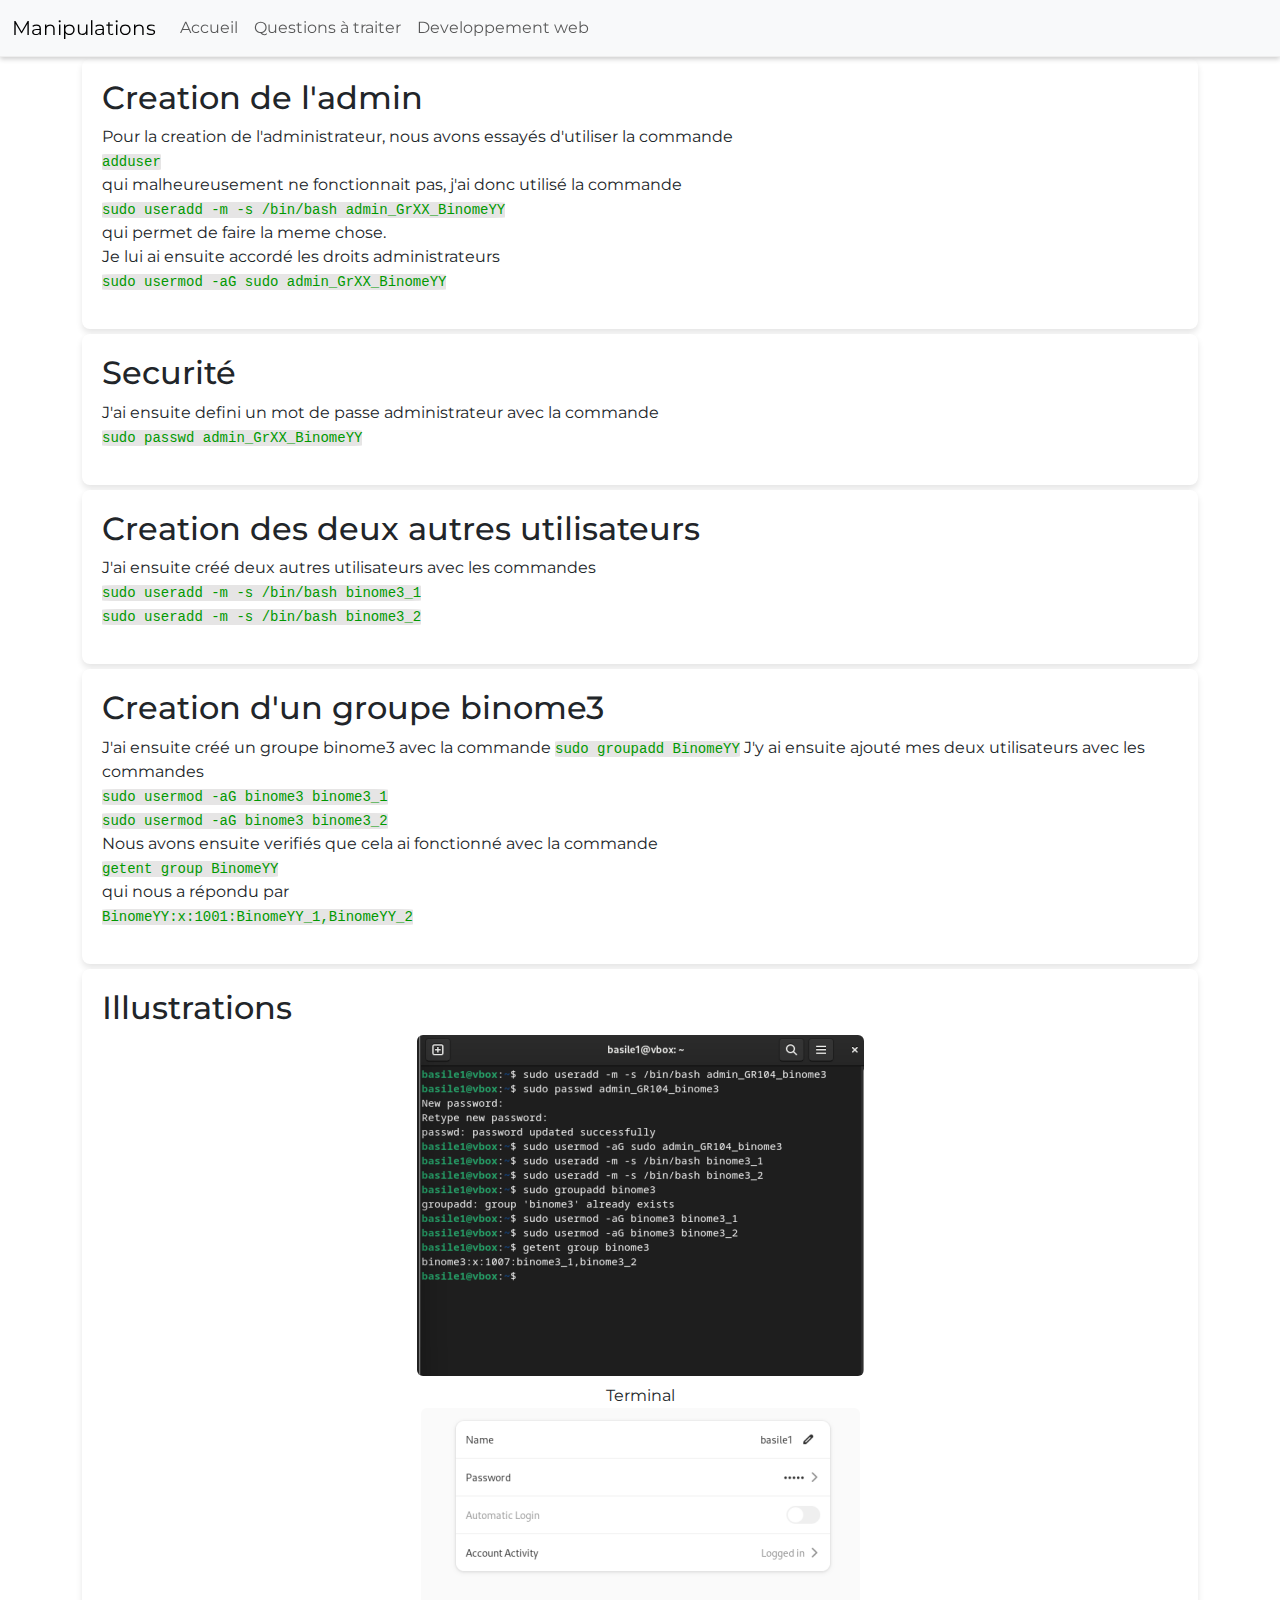
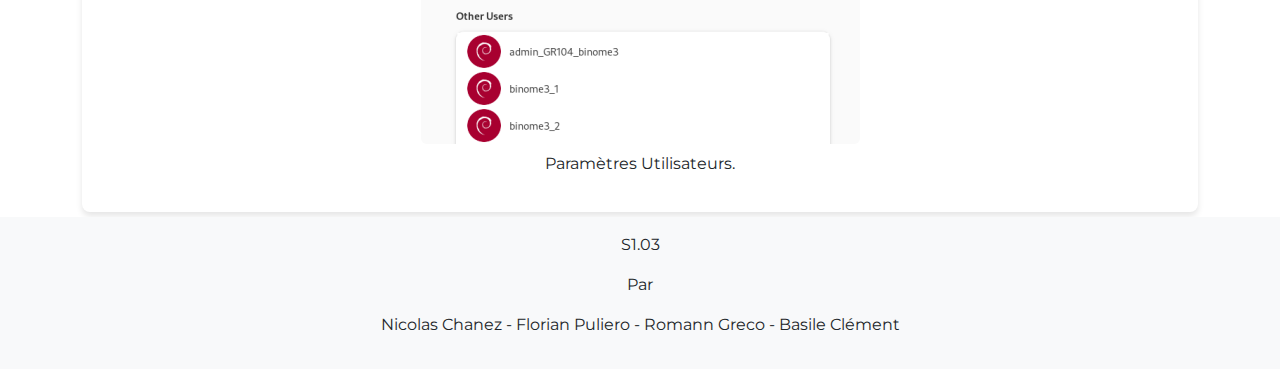
==== manip.html @ 68684d62 "Add files via upload" ====
<!DOCTYPE html>
<html lang="fr">
    <head>
        <meta charset="UTF-8">
        <meta name="viewport" content="width=device-width, initial-scale=1.0"><title>Installation Machine Virtuelle</title>
    
        <!-- Lien vers la feuille de style Bootstrap -->
        <link rel="stylesheet" href="https://cdn.jsdelivr.net/npm/bootstrap@5.2.3/dist/css/bootstrap.min.css">
    
        <!-- Pré-connexion aux serveurs Google Fonts pour améliorer le temps de chargement -->
        <link rel="preconnect" href="https://fonts.googleapis.com">
        <link rel="preconnect" href="https://fonts.gstatic.com" crossorigin>
    
        <!-- Importation de la police Montserrat -->
        <link href="https://fonts.googleapis.com/css2?family=Montserrat:wght@400;700&display=swap" rel="stylesheet">
    
        <!-- Lien vers la feuille de style css -->
        <link rel="stylesheet" href="assets/style.css">
    </head>
<body>
    <nav class="navbar navbar-expand-lg bg-body-tertiary">
        <div class="container-fluid">
            <a class="navbar-brand" href="#">Manipulations</a>
            <button class="navbar-toggler" type="button" data-bs-toggle="collapse" data-bs-target="#navbarSupportedContent" aria-controls="navbarSupportedContent" aria-expanded="false" aria-label="Toggle navigation">
                <span class="navbar-toggler-icon"></span>
            </button>
            <div class="collapse navbar-collapse" id="navbarSupportedContent">
                <ul class="navbar-nav me-auto mb-2 mb-lg-0">
                    <li class="nav-item">
                        <a class="nav-link" href="index.html">Accueil</a>
                    </li>
                    <li class="nav-item">
                        <a class="nav-link" href="questions.html">Questions à traiter</a>
                    </li>
                   
                    <li class="nav-item">
                        <a class="nav-link" href="web.html">Developpement web</a>
                    </li>
                   
                    
                </ul>
            </div>
        </div>
    </nav>

    <div class="container mt-4">
        <section>
            <h2>Creation de l'admin</h2>
            <article>
                <p>Pour la creation de l'administrateur, nous avons essayés d'utiliser
                    la commande 
                    <br>
                    <code>adduser</code>
                    <br>
                    qui malheureusement ne fonctionnait pas, 
                    j'ai donc utilisé la commande 
                    <br>
                    <code>sudo useradd -m -s /bin/bash admin_GrXX_BinomeYY</code>
                    <br>
                    qui permet de faire la meme chose.
                    <br>
                    Je lui ai ensuite accordé les droits administrateurs
                     <br>
                     <code>sudo usermod -aG sudo admin_GrXX_BinomeYY</code>
                     <br>
                </p>
            </article>
        </section>
        <section>
            <h2>Securité</h2>
            <article>
                <p>J'ai ensuite defini un mot de passe administrateur avec la commande 
                    <br>
                    <code>sudo passwd admin_GrXX_BinomeYY</code>
                    <br>
                </p>
            </article>
        </section>
        <section>
            <h2>Creation des deux autres utilisateurs</h2>
            <article>
                <p>J'ai ensuite créé deux autres utilisateurs avec les commandes
                    <br> 
                    <code>sudo useradd -m -s /bin/bash binome3_1</code>  
                    <br>
                    <code>sudo useradd -m -s /bin/bash binome3_2</code>
                </p>
            </article>
        </section>
        <section>
            <h2>Creation d'un groupe binome3</h2>
            <article>
                <p>J'ai ensuite créé un groupe binome3 avec la commande
                    <code>sudo groupadd BinomeYY</code>  
                    J'y ai ensuite ajouté mes deux utilisateurs avec les commandes
                    <br>
                    <code>sudo usermod -aG binome3 binome3_1  </code>
                    <br>
                    <code>sudo usermod -aG binome3 binome3_2  </code>
                    <br>
                    Nous avons ensuite verifiés que cela ai fonctionné avec la commande
                    <br>
                    <code>getent group BinomeYY</code>
                    <br>
                    qui nous a répondu par
                    <br>
                    <code>BinomeYY:x:1001:BinomeYY_1,BinomeYY_2</code>
                    <br>
                </p>
            </article>
        </section>
        <section>
            <h2>Illustrations</h2>
            <figure class="text-center">
                <img src="assets/image/code.png" class="img-fluid rounded" alt="Illustration Machine Virtuelle">
                <figcaption class="mt-2">Terminal</figcaption>

                <img src="assets/image/users.png" class="img-fluid rounded" alt="Illustration Machine Virtuelle">
                <figcaption class="mt-2">Paramètres Utilisateurs.</figcaption>
            </figure>
        </section>


      
    </div>
    <footer class="bg-light text-center py-3">
        <p>S1.03</p>
        <p>Par</p>
        <p>Nicolas Chanez - Florian Puliero - Romann Greco - Basile Clément</p>
    </footer>

    <script src="https://cdn.jsdelivr.net/npm/bootstrap@5.2.3/dist/js/bootstrap.bundle.min.js"></script>
</body>
</html>
---- assets/style.css ----
body {
    font-family: 'Montserrat', sans-serif;

}

footer { 
    width: 100%;

    bottom: 0; 
}

.navbar {
    border-bottom: 1px solid rgb(238, 238, 238);
    
    position: fixed; 
    top: 0;
    left: 0;
    width: 100%;
    background-color: #ffffff;
    z-index: 1000;
    box-shadow: 0 2px 5px rgba(0, 0, 0, 0.2);
}

.navbar-toggler {
    border: 1px solid rgb(238, 238, 238); 
}

img {
    max-width: 100%;
    height: auto;
}

.container > section {
    background-color: #ffffff; 
    border: #b4b4b4;
    border-radius: 8px;     
    box-shadow: 0 4px 6px rgba(0, 0, 0, 0.1);   padding: 20px;  
    margin-bottom: 5px;
    margin-top: 5px;
  
}
.container{
    padding-top: 30px;
}   
code{
    color: rgb(1, 153, 1) ;
    background-color: rgb(230, 229, 229);
    border-radius: 5%;
}
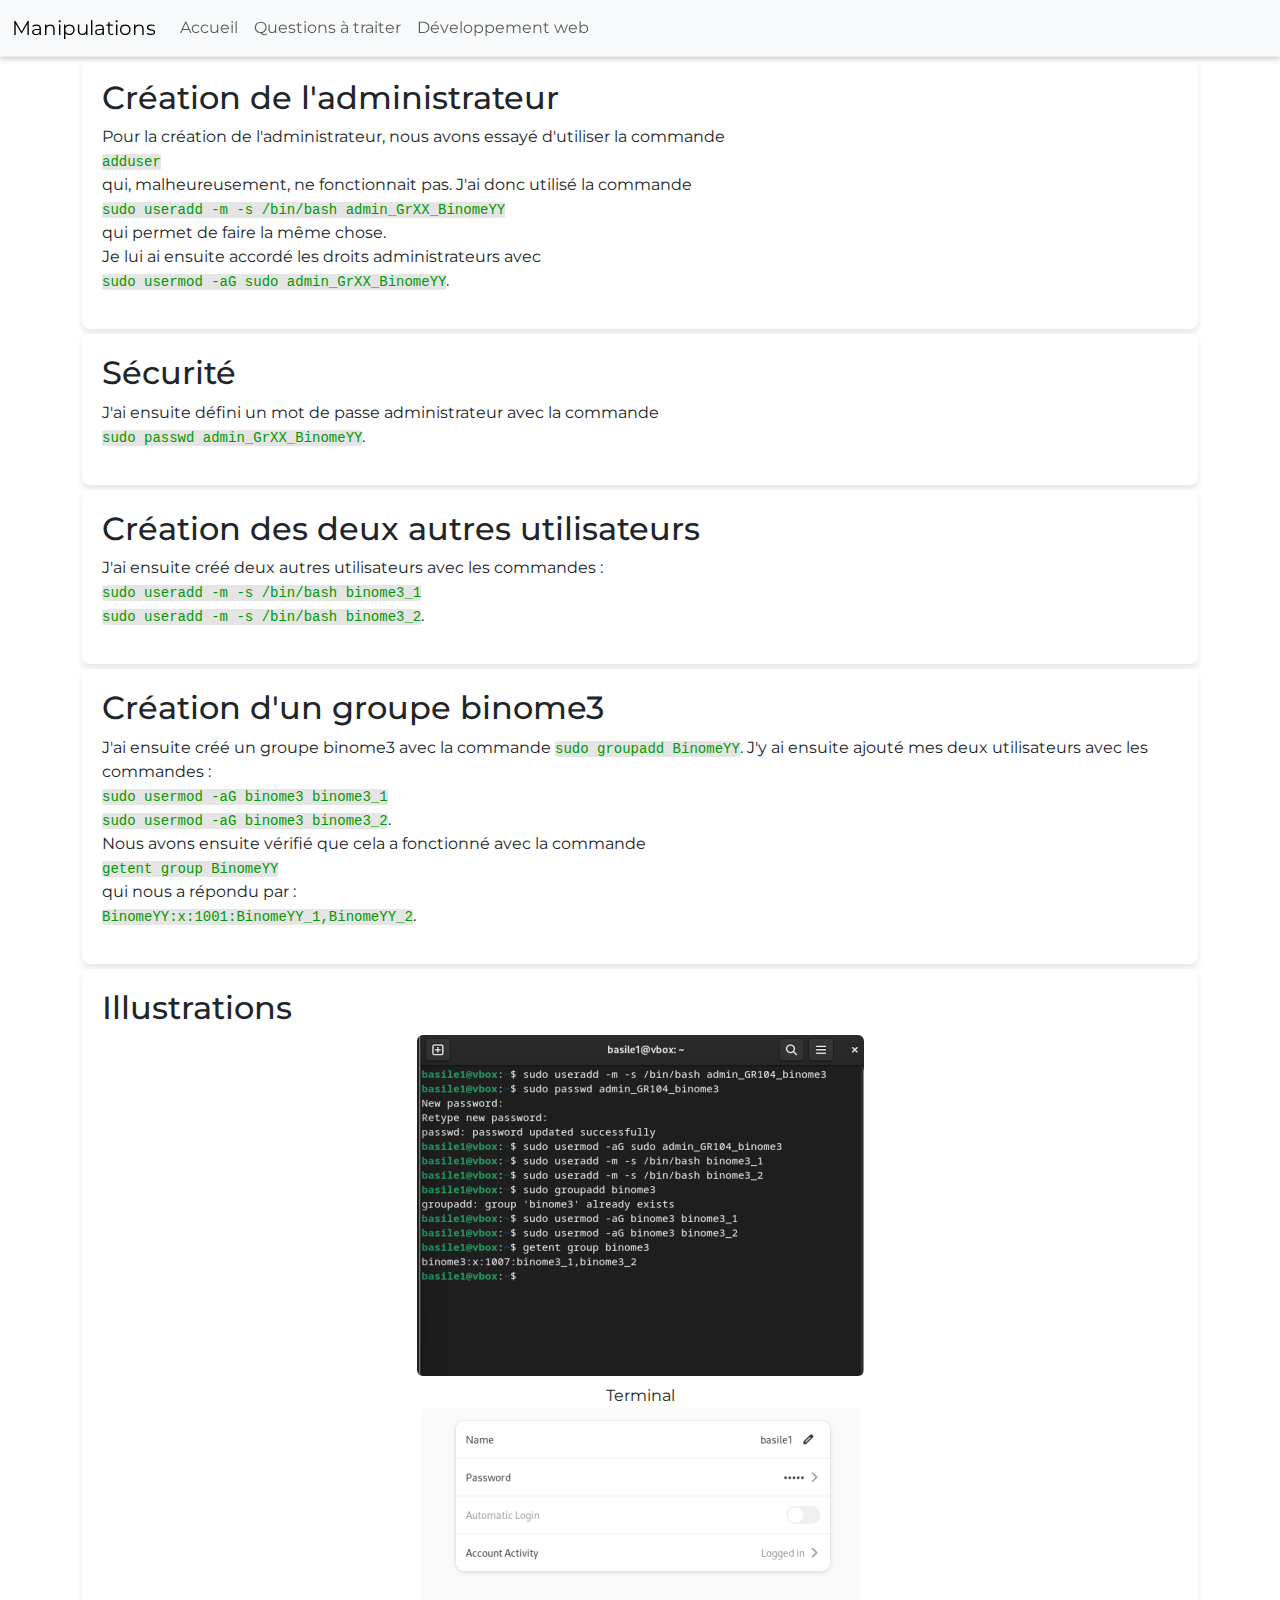
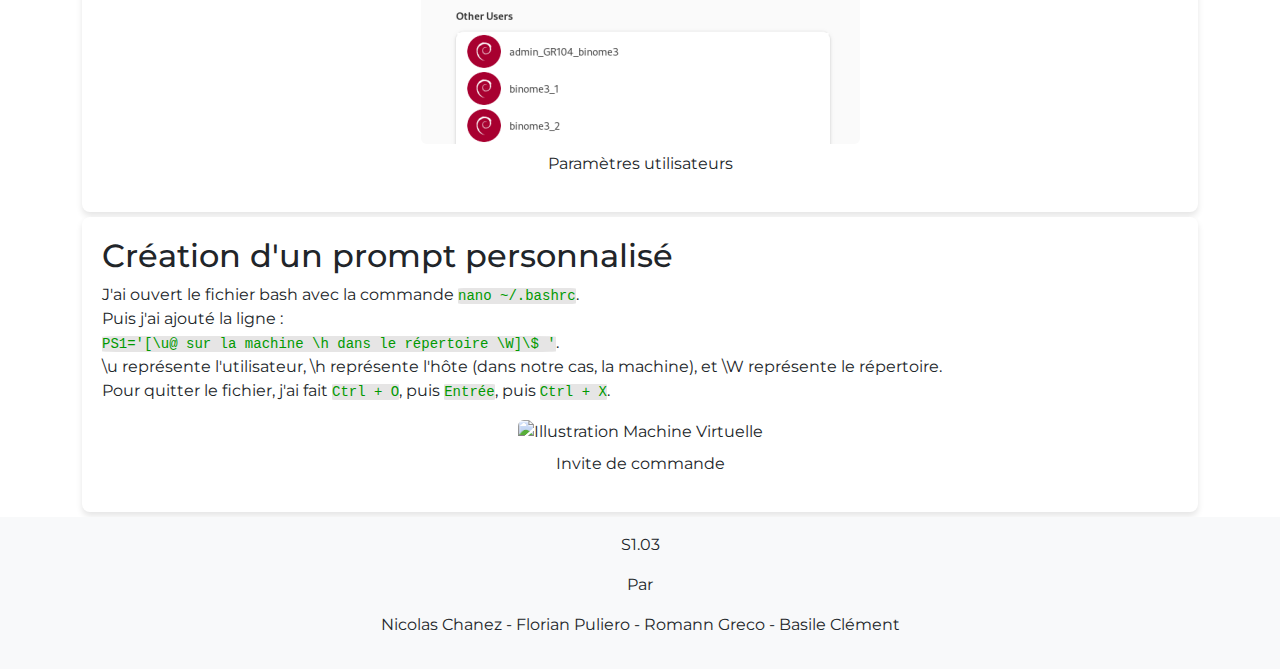
==== commit 48dfbb60: "Update manip.html" ====
--- a/manip.html
+++ b/manip.html
@@ -2,7 +2,8 @@
 <html lang="fr">
     <head>
         <meta charset="UTF-8">
-        <meta name="viewport" content="width=device-width, initial-scale=1.0"><title>Installation Machine Virtuelle</title>
+        <meta name="viewport" content="width=device-width, initial-scale=1.0">
+        <title>Installation Machine Virtuelle</title>
     
         <!-- Lien vers la feuille de style Bootstrap -->
         <link rel="stylesheet" href="https://cdn.jsdelivr.net/npm/bootstrap@5.2.3/dist/css/bootstrap.min.css">
@@ -14,10 +15,17 @@
         <!-- Importation de la police Montserrat -->
         <link href="https://fonts.googleapis.com/css2?family=Montserrat:wght@400;700&display=swap" rel="stylesheet">
     
-        <!-- Lien vers la feuille de style css -->
+        <!-- Lien vers la feuille de style CSS -->
         <link rel="stylesheet" href="assets/style.css">
     </head>
 <body>
+    <!-- 
+        Le corps de la page contient :
+        - Une barre de navigation avec des liens vers différentes sections du site : Accueil, Questions à traiter, Manipulations, Développement web.
+        - Une section contenant d'autres éléments afin de les rassembler dans un seul bloc.
+        - Des images, articles, titres, figures et tableaux dont le style est défini par Bootstrap.
+        - Un pied de page avec des informations sur les membres de notre groupe.
+    -->
     <nav class="navbar navbar-expand-lg bg-body-tertiary">
         <div class="container-fluid">
             <a class="navbar-brand" href="#">Manipulations</a>
@@ -32,12 +40,9 @@
                     <li class="nav-item">
                         <a class="nav-link" href="questions.html">Questions à traiter</a>
                     </li>
-                   
                     <li class="nav-item">
-                        <a class="nav-link" href="web.html">Developpement web</a>
+                        <a class="nav-link" href="web.html">Développement web</a>
                     </li>
-                   
-                    
                 </ul>
             </div>
         </div>
@@ -45,67 +50,63 @@
 
     <div class="container mt-4">
         <section>
-            <h2>Creation de l'admin</h2>
+            <h2>Création de l'administrateur</h2>
             <article>
-                <p>Pour la creation de l'administrateur, nous avons essayés d'utiliser
-                    la commande 
+                <p>Pour la création de l'administrateur, nous avons essayé d'utiliser la commande 
                     <br>
                     <code>adduser</code>
                     <br>
-                    qui malheureusement ne fonctionnait pas, 
-                    j'ai donc utilisé la commande 
+                    qui, malheureusement, ne fonctionnait pas. 
+                    J'ai donc utilisé la commande 
                     <br>
                     <code>sudo useradd -m -s /bin/bash admin_GrXX_BinomeYY</code>
                     <br>
-                    qui permet de faire la meme chose.
+                    qui permet de faire la même chose.
                     <br>
-                    Je lui ai ensuite accordé les droits administrateurs
-                     <br>
-                     <code>sudo usermod -aG sudo admin_GrXX_BinomeYY</code>
-                     <br>
+                    Je lui ai ensuite accordé les droits administrateurs avec 
+                    <br>
+                    <code>sudo usermod -aG sudo admin_GrXX_BinomeYY</code>.
                 </p>
             </article>
         </section>
         <section>
-            <h2>Securité</h2>
+            <h2>Sécurité</h2>
             <article>
-                <p>J'ai ensuite defini un mot de passe administrateur avec la commande 
+                <p>J'ai ensuite défini un mot de passe administrateur avec la commande 
                     <br>
-                    <code>sudo passwd admin_GrXX_BinomeYY</code>
-                    <br>
+                    <code>sudo passwd admin_GrXX_BinomeYY</code>.
                 </p>
             </article>
         </section>
         <section>
-            <h2>Creation des deux autres utilisateurs</h2>
+            <h2>Création des deux autres utilisateurs</h2>
             <article>
-                <p>J'ai ensuite créé deux autres utilisateurs avec les commandes
+                <p>J'ai ensuite créé deux autres utilisateurs avec les commandes :
                     <br> 
                     <code>sudo useradd -m -s /bin/bash binome3_1</code>  
                     <br>
-                    <code>sudo useradd -m -s /bin/bash binome3_2</code>
+                    <code>sudo useradd -m -s /bin/bash binome3_2</code>.
                 </p>
             </article>
         </section>
         <section>
-            <h2>Creation d'un groupe binome3</h2>
+            <h2>Création d'un groupe binome3</h2>
             <article>
                 <p>J'ai ensuite créé un groupe binome3 avec la commande
-                    <code>sudo groupadd BinomeYY</code>  
-                    J'y ai ensuite ajouté mes deux utilisateurs avec les commandes
+                    <code>sudo groupadd BinomeYY</code>.  
+                    J'y ai ensuite ajouté mes deux utilisateurs avec les commandes :
                     <br>
-                    <code>sudo usermod -aG binome3 binome3_1  </code>
+                    <code>sudo usermod -aG binome3 binome3_1</code>
                     <br>
-                    <code>sudo usermod -aG binome3 binome3_2  </code>
+                    <code>sudo usermod -aG binome3 binome3_2</code>.
                     <br>
-                    Nous avons ensuite verifiés que cela ai fonctionné avec la commande
+                    Nous avons ensuite vérifié que cela a fonctionné avec la commande
                     <br>
                     <code>getent group BinomeYY</code>
                     <br>
-                    qui nous a répondu par
+                    qui nous a répondu par :
                     <br>
-                    <code>BinomeYY:x:1001:BinomeYY_1,BinomeYY_2</code>
-                    <br>
+                    <code>BinomeYY:x:1001:BinomeYY_1,BinomeYY_2</code>.
                 </p>
             </article>
         </section>
@@ -116,12 +117,29 @@
                 <figcaption class="mt-2">Terminal</figcaption>
 
                 <img src="assets/image/users.png" class="img-fluid rounded" alt="Illustration Machine Virtuelle">
-                <figcaption class="mt-2">Paramètres Utilisateurs.</figcaption>
+                <figcaption class="mt-2">Paramètres utilisateurs</figcaption>
             </figure>
         </section>
-
-
-      
+        <section>
+            <h2>Création d'un prompt personnalisé</h2>
+            <article>
+                <p>J'ai ouvert le fichier bash avec la commande
+                    <code>nano ~/.bashrc</code>.
+                    <br>
+                    Puis j'ai ajouté la ligne :
+                    <br>
+                    <code>PS1='[\u@ sur la machine \h dans le répertoire \W]\$ '</code>.
+                    <br>
+                    \u représente l'utilisateur, \h représente l'hôte (dans notre cas, la machine), et \W représente le répertoire.
+                    <br>
+                    Pour quitter le fichier, j'ai fait <code>Ctrl + O</code>, puis <code>Entrée</code>, puis <code>Ctrl + X</code>.
+                </p>
+            </article>
+            <figure class="text-center">
+                <img src="assets/image/Capture d'écran.png" class="img-fluid rounded" alt="Illustration Machine Virtuelle">
+                <figcaption class="mt-2">Invite de commande</figcaption>
+            </figure>
+        </section>
     </div>
     <footer class="bg-light text-center py-3">
         <p>S1.03</p>
@@ -131,4 +149,4 @@
 
     <script src="https://cdn.jsdelivr.net/npm/bootstrap@5.2.3/dist/js/bootstrap.bundle.min.js"></script>
 </body>
-</html>+</html>
